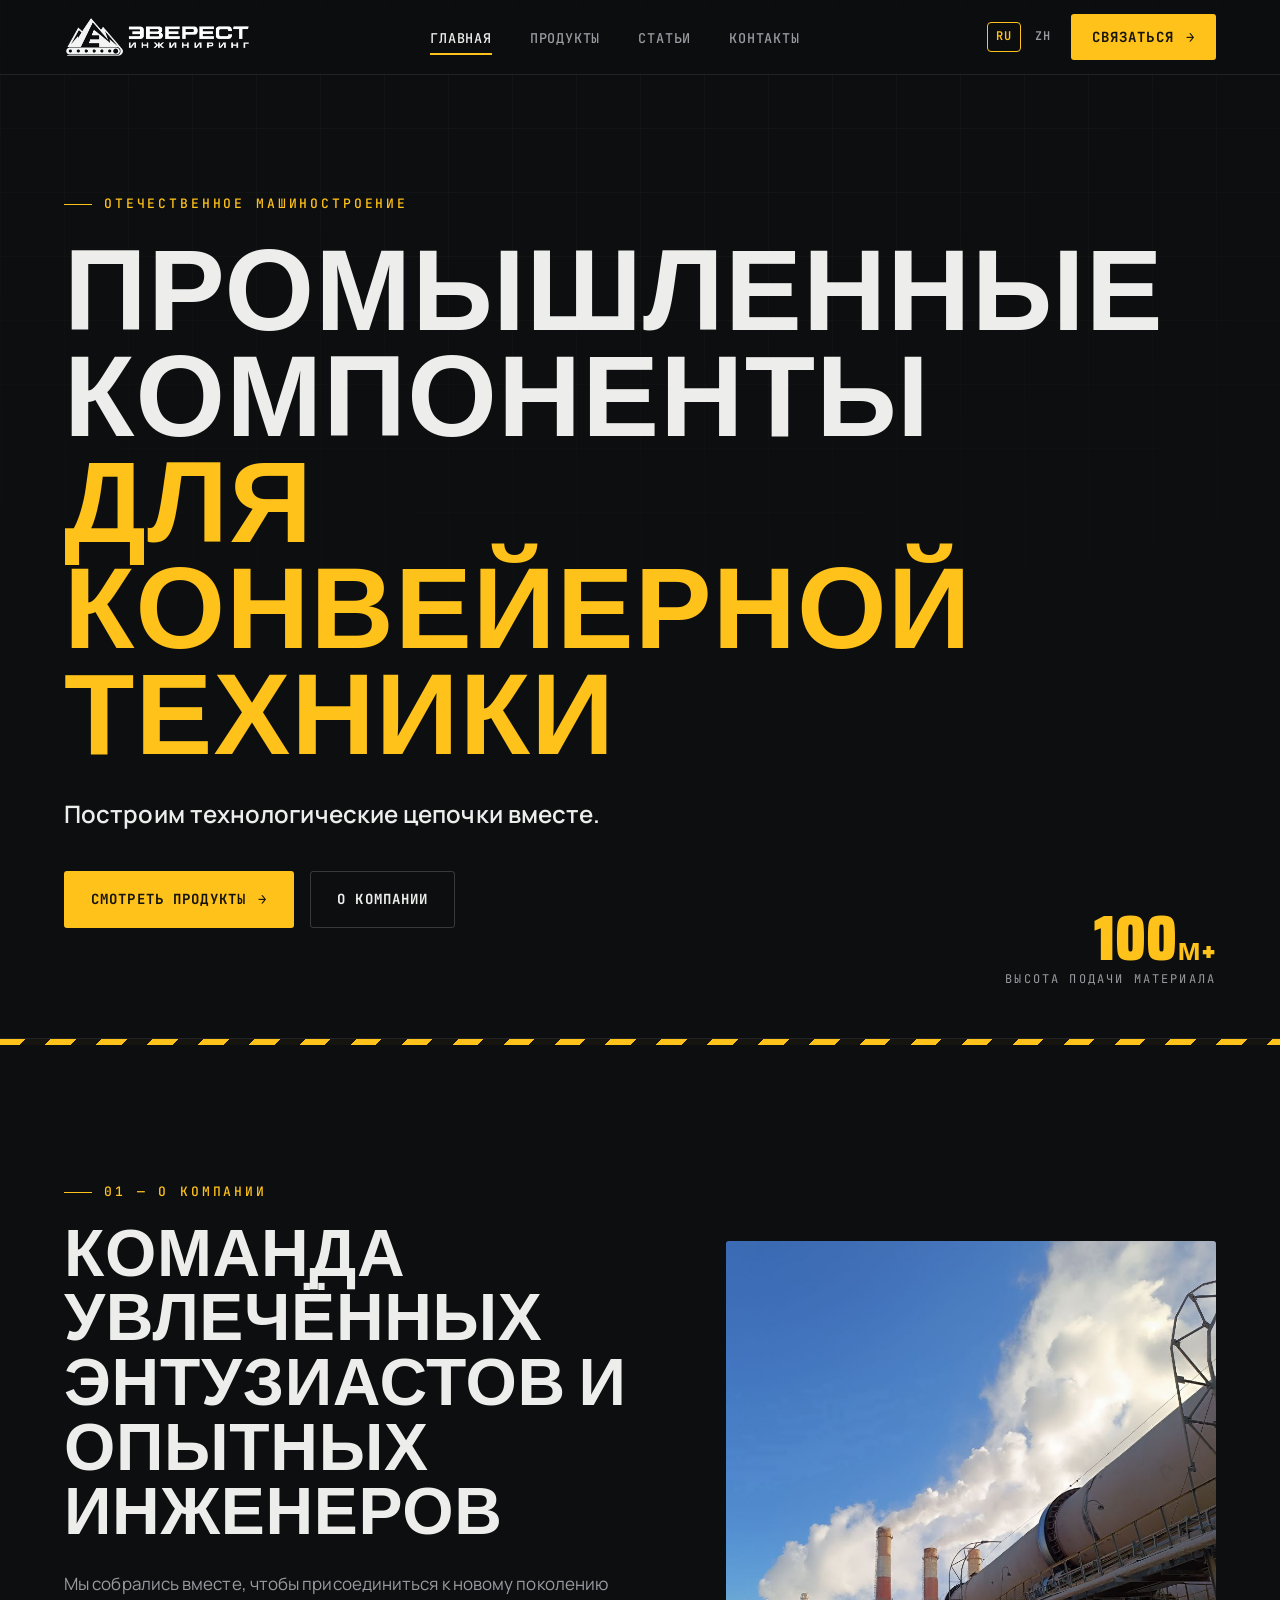
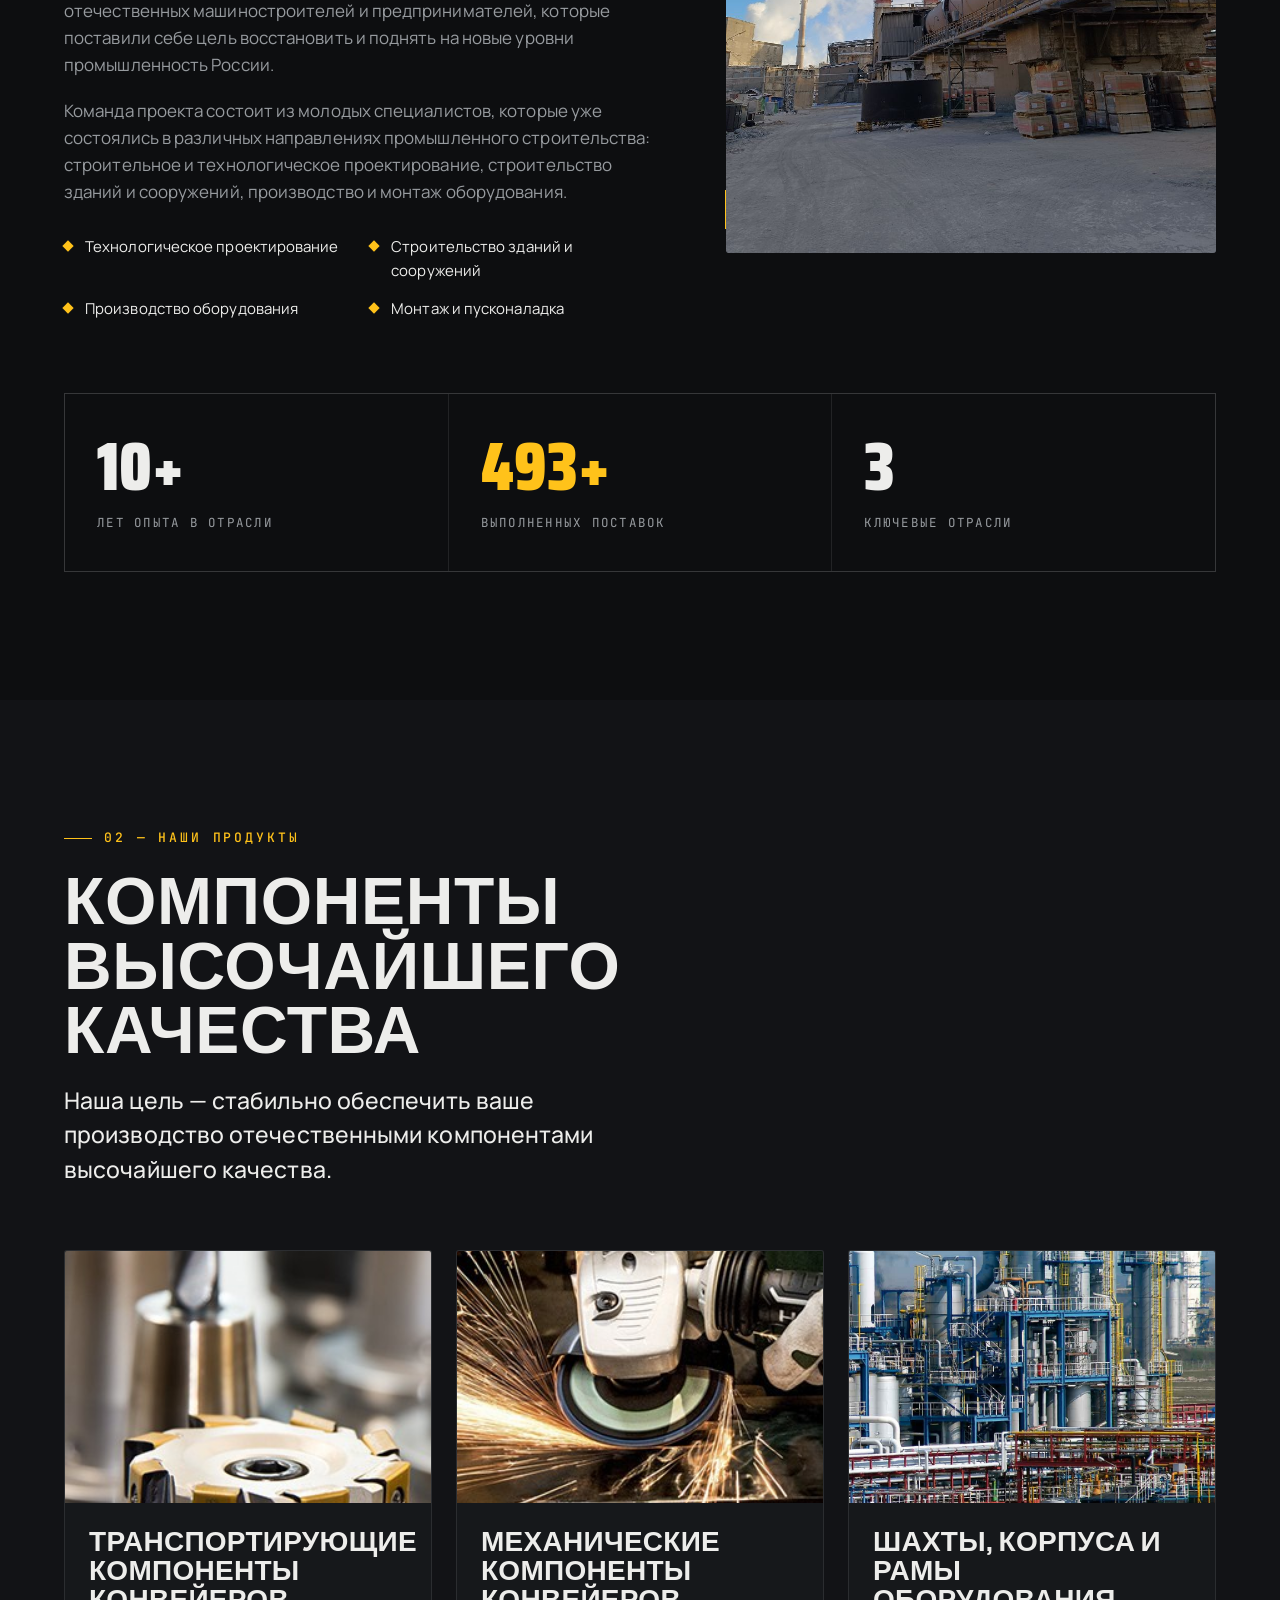
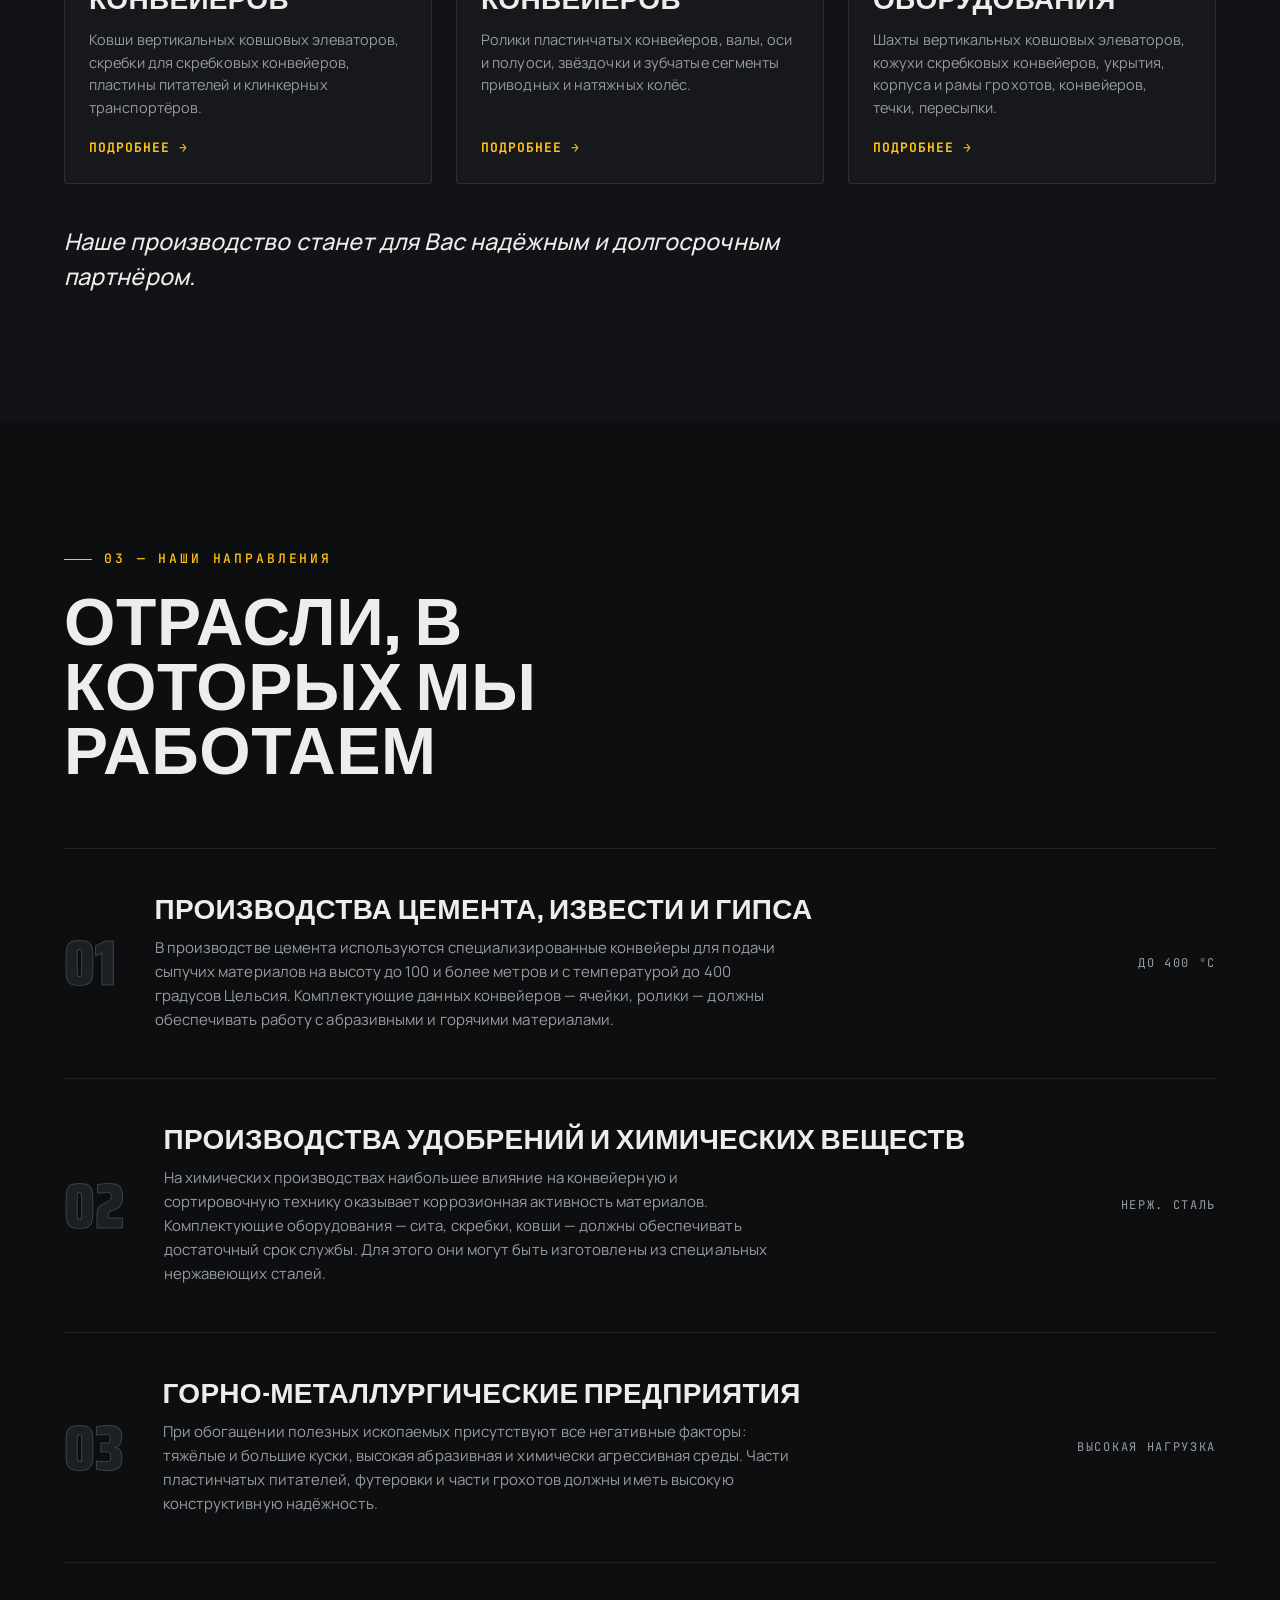
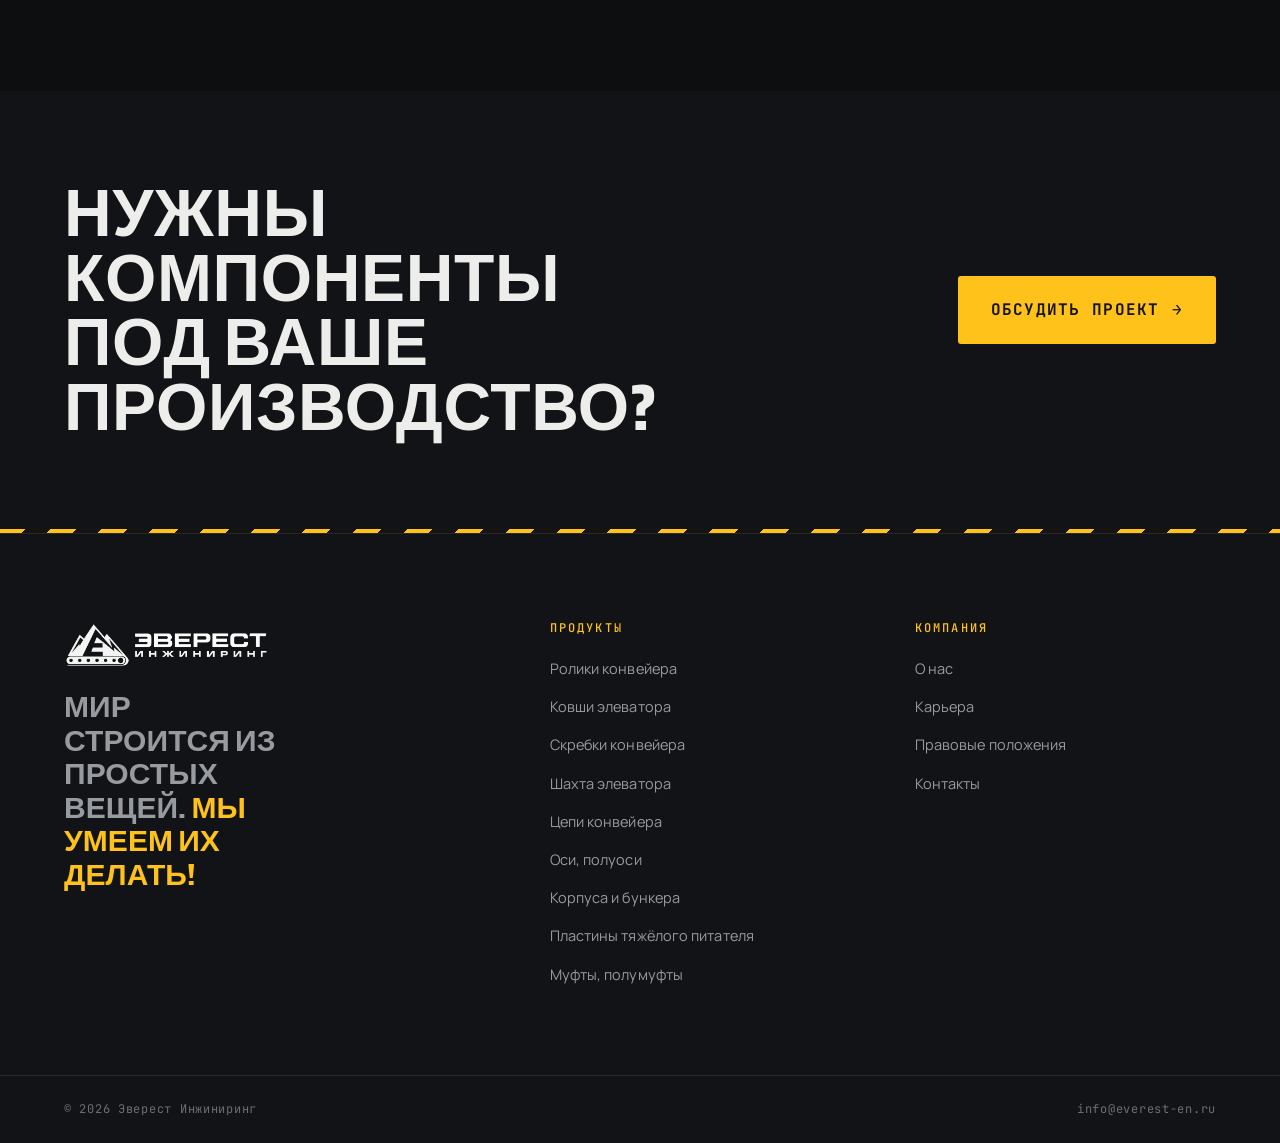
==== index.html @ 25bb45b1 "Initial commit: Эверест Инжиниринг static website - Russian and Chinese (zh) versions - Products, ar" ====
<!DOCTYPE html>
<html lang="ru">
<head>
<meta charset="UTF-8">
<meta name="viewport" content="width=device-width, initial-scale=1.0">
<title>Эверест Инжиниринг — промышленные компоненты для конвейерной техники</title>
<link rel="preconnect" href="https://fonts.googleapis.com">
<link rel="preconnect" href="https://fonts.gstatic.com" crossorigin>
<link rel="stylesheet" href="assets/styles.css">
</head>
<body>

<!-- ============ HEADER ============ -->
<header class="site-header">
  <div class="wrap nav">
    <a class="logo" href="index.html" aria-label="Эверест Инжиниринг">
      <img class="logo__img" src="assets/logo-lockup.png" alt="Эверест Инжиниринг — промышленные компоненты для конвейерной техники">
    </a>
    <nav aria-label="Основная навигация">
      <ul class="nav__links">
        <li><a href="index.html" class="active">Главная</a></li>
        <li><a href="products.html">Продукты</a></li>
        <li><a href="articles.html">Статьи</a></li>
        <li><a href="contacts.html">Контакты</a></li>
      </ul>
    </nav>
    <div class="nav__cta" style="display:flex;align-items:center;gap:12px"><div class="lang-switch"><span class="lang-active">RU</span><a href="zh/index.html">ZH</a></div><a class="btn btn--accent" href="contacts.html">Связаться <span class="arw">→</span></a></div>
    <button class="burger" aria-label="Открыть меню"><span></span><span></span><span></span></button>
  </div>
</header>
<div class="mobile-menu">
  <a href="index.html" class="active">Главная</a>
  <a href="products.html">Продукты</a>
  <a href="articles.html">Статьи</a>
  <a href="contacts.html">Контакты</a>
</div>

<!-- ============ HERO ============ -->
<section class="hero">
  <div class="hero__bg media">
    <div class="ph"><span class="ph__label">фото производства / конвейер</span></div>
    <img src="uploads/hero-bg.jpg" alt="Производство конвейерного оборудования" style="position:absolute;inset:0">
  </div>
  <div class="hero__inner wrap">
    <span class="eyebrow reveal">Отечественное машиностроение</span>
    <h1 class="h-display reveal" data-delay="1">Промышленные компоненты<br><span class="ln2">для конвейерной техники</span></h1>
    <p class="hero__slogan reveal" data-delay="2">Построим технологические цепочки вместе.</p>
    <div class="hero__cta reveal" data-delay="3">
      <a class="btn btn--accent" href="products.html">Смотреть продукты <span class="arw">→</span></a>
      <a class="btn btn--ghost" href="#about">О компании</a>
    </div>
  </div>
  <div class="hero__meta">
    <div class="num">100<span style="font-size:.5em">м+</span></div>
    <div class="lbl">высота подачи материала</div>
  </div>
</section>
<div class="hazard"></div>

<!-- ============ ABOUT ============ -->
<section class="section" id="about">
  <div class="wrap">
    <div class="about-grid">
      <div class="about-copy">
        <span class="eyebrow reveal">01 — О компании</span>
        <h2 class="h-sect reveal" data-delay="1" style="margin:18px 0 26px">Команда увлечённых энтузиастов и опытных инженеров</h2>
        <div class="reveal" data-delay="2">
          <p>Мы собрались вместе, чтобы присоединиться к новому поколению отечественных машиностроителей и предпринимателей, которые поставили себе цель восстановить и поднять на новые уровни промышленность России.</p>
          <p>Команда проекта состоит из молодых специалистов, которые уже состоялись в различных направлениях промышленного строительства: строительное и технологическое проектирование, строительство зданий и сооружений, производство и монтаж оборудования.</p>
        </div>
        <div class="comp-list reveal" data-delay="2">
          <div class="comp"><span class="dot"></span>Технологическое проектирование</div>
          <div class="comp"><span class="dot"></span>Строительство зданий и сооружений</div>
          <div class="comp"><span class="dot"></span>Производство оборудования</div>
          <div class="comp"><span class="dot"></span>Монтаж и пусконаладка</div>
        </div>
      </div>
      <div class="about-figure reveal" data-delay="1">
        <div class="media" style="aspect-ratio:4/5">
          <div class="ph"><span class="ph__label">фото с производства</span></div>
          <img src="uploads/photo-production-1.jpg" alt="Производство" style="position:absolute;inset:0;width:100%;height:100%;object-fit:cover">
        </div>
        <span class="tag">Производство в действии</span>
      </div>
    </div>

    <div class="stats reveal">
      <div class="stat"><div class="num"><span data-count="10" data-suffix="+">10+</span></div><div class="lbl">лет опыта в отрасли</div></div>
      <div class="stat"><div class="num"><span class="accent" data-count="500" data-suffix="+">500+</span></div><div class="lbl">выполненных поставок</div></div>
      <div class="stat"><div class="num"><span data-count="3" data-suffix="">3</span></div><div class="lbl">ключевые отрасли</div></div>
    </div>
  </div>
</section>

<!-- ============ PRODUCTS PREVIEW ============ -->
<section class="section section--alt">
  <div class="wrap">
    <div class="sect-head reveal">
      <span class="eyebrow">02 — Наши продукты</span>
      <h2 class="h-sect">Компоненты высочайшего качества</h2>
      <p class="lede">Наша цель — стабильно обеспечить ваше производство отечественными компонентами высочайшего качества.</p>
    </div>

    <div class="card-grid">
      <article class="pcard reveal">
        <div class="pcard__media media">
          <div class="ph"><span class="ph__label">ковши · скребки · пластины</span></div>
          <img src="uploads/product-1.jpg" alt="Транспортирующие компоненты">
          <span class="pcard__idx">01</span>
        </div>
        <div class="pcard__body">
          <h3 class="h-card">Транспортирующие компоненты конвейеров</h3>
          <p>Ковши вертикальных ковшовых элеваторов, скребки для скребковых конвейеров, пластины питателей и клинкерных транспортёров.</p>
          <a class="pcard__more" href="products.html">Подробнее <span class="arw">→</span></a>
        </div>
      </article>

      <article class="pcard reveal" data-delay="1">
        <div class="pcard__media media">
          <div class="ph"><span class="ph__label">ролики · валы · звёздочки</span></div>
          <img src="uploads/product-2.jpg" alt="Механические компоненты">
          <span class="pcard__idx">02</span>
        </div>
        <div class="pcard__body">
          <h3 class="h-card">Механические компоненты конвейеров</h3>
          <p>Ролики пластинчатых конвейеров, валы, оси и полуоси, звёздочки и зубчатые сегменты приводных и натяжных колёс.</p>
          <a class="pcard__more" href="products.html">Подробнее <span class="arw">→</span></a>
        </div>
      </article>

      <article class="pcard reveal" data-delay="2">
        <div class="pcard__media media">
          <div class="ph"><span class="ph__label">шахты · кожухи · рамы</span></div>
          <img src="uploads/photo-production-2.jpg" alt="Шахты, корпуса и рамы">
          <span class="pcard__idx">03</span>
        </div>
        <div class="pcard__body">
          <h3 class="h-card">Шахты, корпуса и рамы оборудования</h3>
          <p>Шахты вертикальных ковшовых элеваторов, кожухи скребковых конвейеров, укрытия, корпуса и рамы грохотов, конвейеров, течки, пересыпки.</p>
          <a class="pcard__more" href="products.html">Подробнее <span class="arw">→</span></a>
        </div>
      </article>
    </div>

    <p class="lede reveal" style="margin-top:40px;font-style:italic">Наше производство станет для Вас надёжным и долгосрочным партнёром.</p>
  </div>
</section>

<!-- ============ INDUSTRIES ============ -->
<section class="section">
  <div class="wrap">
    <div class="sect-head reveal">
      <span class="eyebrow">03 — Наши направления</span>
      <h2 class="h-sect">Отрасли, в которых мы работаем</h2>
    </div>

    <div class="reveal">
      <div class="ind-row">
        <div class="ind-row__no">01</div>
        <div class="ind-row__main">
          <h3 class="h-card">Производства цемента, извести и гипса</h3>
          <p>В производстве цемента используются специализированные конвейеры для подачи сыпучих материалов на высоту до 100 и более метров и с температурой до 400 градусов Цельсия. Комплектующие данных конвейеров — ячейки, ролики — должны обеспечивать работу с абразивными и горячими материалами.</p>
        </div>
        <div class="ind-row__tag">до 400 °C</div>
      </div>
      <div class="ind-row">
        <div class="ind-row__no">02</div>
        <div class="ind-row__main">
          <h3 class="h-card">Производства удобрений и химических веществ</h3>
          <p>На химических производствах наибольшее влияние на конвейерную и сортировочную технику оказывает коррозионная активность материалов. Комплектующие оборудования — сита, скребки, ковши — должны обеспечивать достаточный срок службы. Для этого они могут быть изготовлены из специальных нержавеющих сталей.</p>
        </div>
        <div class="ind-row__tag">нерж. сталь</div>
      </div>
      <div class="ind-row">
        <div class="ind-row__no">03</div>
        <div class="ind-row__main">
          <h3 class="h-card">Горно-металлургические предприятия</h3>
          <p>При обогащении полезных ископаемых присутствуют все негативные факторы: тяжёлые и большие куски, высокая абразивная и химически агрессивная среды. Части пластинчатых питателей, футеровки и части грохотов должны иметь высокую конструктивную надёжность.</p>
        </div>
        <div class="ind-row__tag">высокая нагрузка</div>
      </div>
    </div>
  </div>
</section>

<!-- ============ CTA STRIP ============ -->
<section class="section section--alt" style="padding-block:clamp(56px,7vw,96px)">
  <div class="wrap" style="display:flex;justify-content:space-between;align-items:center;gap:32px;flex-wrap:wrap">
    <h2 class="h-sect reveal" style="max-width:18ch">Нужны компоненты под ваше производство?</h2>
    <a class="btn btn--accent reveal" data-delay="1" href="contacts.html" style="font-size:16px;padding:20px 32px">Обсудить проект <span class="arw">→</span></a>
  </div>
</section>

<!-- ============ FOOTER ============ -->
<div class="hazard hazard--thin"></div>
<footer class="site-footer">
  <div class="wrap footer-grid">
    <div>
      <div class="footer-logo">
        <img src="assets/logo-lockup.png" alt="Эверест Инжиниринг" style="height:46px;width:auto">
      </div>
      <p class="footer-slogan">Мир строится из простых вещей. <span class="accent">Мы умеем их делать!</span></p>
    </div>
    <div class="fcol">
      <h4>Продукты</h4>
      <ul>
        <li><a href="products.html#roliki">Ролики конвейера</a></li>
        <li><a href="products.html#kovshi">Ковши элеватора</a></li>
        <li><a href="products.html#kovshi">Скребки конвейера</a></li>
        <li><a href="products.html#kovshi">Шахта элеватора</a></li>
        <li><a href="products.html#roliki">Цепи конвейера</a></li>
        <li><a href="products.html#roliki">Оси, полуоси</a></li>
        <li><a href="products.html#klinkernye">Корпуса и бункера</a></li>
        <li><a href="products.html#plastiny">Пластины тяжёлого питателя</a></li>
        <li><a href="products.html#roliki">Муфты, полумуфты</a></li>
      </ul>
    </div>
    <div class="fcol">
      <h4>Компания</h4>
      <ul>
        <li><a href="index.html#about">О нас</a></li>
        <li><a href="contacts.html">Карьера</a></li>
        <li><a href="contacts.html">Правовые положения</a></li>
        <li><a href="contacts.html">Контакты</a></li>
      </ul>
    </div>
  </div>
  <div class="wrap footer-bottom">
    <span>© 2026 Эверест Инжиниринг</span>
    <a href="contacts.html">info@everest-en.ru</a>
  </div>
</footer>

<script src="assets/site.js"></script>
</body>
</html>
---- assets/styles.css ----
/* ============================================================
   ЭВЕРЕСТ ИНЖИНИРИНГ — индустриальная дизайн-система
   Антрацит + safety-yellow (CAT). Archivo / Manrope / JetBrains Mono
   ============================================================ */

@import url('https://fonts.googleapis.com/css2?family=Saira+Condensed:wght@500;600;700;800;900&family=Manrope:wght@400;500;600;700&family=JetBrains+Mono:wght@400;500;700&display=swap');

:root{
  /* surfaces */
  --bg:#0d0e10;
  --bg-2:#121316;
  --panel:#16181b;
  --panel-2:#1c1f23;
  --line:rgba(255,255,255,.09);
  --line-strong:rgba(255,255,255,.18);

  /* ink */
  --text:#ededeb;
  --muted:#979b9f;
  --dim:#6b6f73;

  /* (engineering condensed grotesk for display) */

  /* accent — safety yellow */
  --accent:#ffc21a;
  --accent-2:#ff7a1a;
  --accent-ink:#15140f;

  /* type */
  --display:'Saira Condensed',sans-serif;
  --body:'Manrope',sans-serif;
  --mono:'JetBrains Mono',monospace;

  /* metrics */
  --maxw:1280px;
  --gutter:clamp(20px,5vw,72px);
  --radius:3px;
}

*{box-sizing:border-box;margin:0;padding:0}
html{scroll-behavior:smooth;-webkit-text-size-adjust:100%}
body{
  background:var(--bg);
  color:var(--text);
  font-family:var(--body);
  font-size:17px;
  line-height:1.6;
  font-weight:400;
  letter-spacing:.005em;
  -webkit-font-smoothing:antialiased;
  text-rendering:optimizeLegibility;
  overflow-x:hidden;
}
img{display:block;max-width:100%}
a{color:inherit;text-decoration:none}
button{font-family:inherit;cursor:pointer;border:none;background:none;color:inherit}
::selection{background:var(--accent);color:var(--accent-ink)}

/* blueprint grid overlay on body */
body::before{
  content:"";position:fixed;inset:0;z-index:0;pointer-events:none;
  background-image:
    linear-gradient(rgba(255,255,255,.022) 1px,transparent 1px),
    linear-gradient(90deg,rgba(255,255,255,.022) 1px,transparent 1px);
  background-size:64px 64px;
  mask-image:radial-gradient(ellipse 120% 90% at 50% 0%,#000 30%,transparent 90%);
}

/* ---------- layout helpers ---------- */
.wrap{max-width:var(--maxw);margin:0 auto;padding-inline:var(--gutter);position:relative;z-index:1}
.section{padding-block:clamp(72px,10vw,140px);position:relative;z-index:1}
.section--alt{background:var(--bg-2)}
.divider{height:1px;background:var(--line);max-width:var(--maxw);margin:0 auto}

/* hazard stripe device */
.hazard{
  height:6px;width:100%;
  background:repeating-linear-gradient(135deg,var(--accent) 0 18px,#15140f 18px 36px);
}
.hazard--thin{height:4px}

/* ---------- type ---------- */
.eyebrow{
  font-family:var(--mono);font-size:13px;font-weight:500;
  letter-spacing:.22em;text-transform:uppercase;color:var(--accent);
  display:inline-flex;align-items:center;gap:12px;
}
.eyebrow::before{content:"";width:28px;height:1px;background:var(--accent)}
.eyebrow.no-rule::before{display:none}

h1,h2,h3,h4{font-family:var(--display);font-weight:800;line-height:1.0;letter-spacing:.005em}
.h-display{
  font-weight:900;text-transform:uppercase;line-height:.92;letter-spacing:.01em;
  font-size:clamp(46px,9vw,120px);
}
.h-sect{
  font-weight:800;text-transform:uppercase;line-height:.98;letter-spacing:.01em;
  font-size:clamp(34px,5.5vw,66px);
}
.h-card{font-size:clamp(22px,2.5vw,28px);font-weight:700;line-height:1.04;text-transform:uppercase;letter-spacing:.01em}
.lede{font-size:clamp(18px,2.1vw,23px);line-height:1.5;color:var(--text);font-weight:500;max-width:60ch}
.muted{color:var(--muted)}
p{color:var(--muted);text-wrap:pretty}
.accent{color:var(--accent)}

/* ---------- buttons ---------- */
.btn{
  display:inline-flex;align-items:center;gap:12px;
  font-family:var(--mono);font-weight:700;font-size:14px;letter-spacing:.08em;text-transform:uppercase;
  padding:16px 26px;border-radius:var(--radius);transition:.2s ease;border:1px solid transparent;
}
.btn .arw{transition:transform .25s ease}
.btn:hover .arw{transform:translateX(5px)}
.btn--accent{background:var(--accent);color:var(--accent-ink)}
.btn--accent:hover{background:#ffd24f;box-shadow:0 0 0 4px rgba(255,194,26,.16)}
.btn--ghost{border-color:var(--line-strong);color:var(--text)}
.btn--ghost:hover{border-color:var(--accent);color:var(--accent)}

/* ---------- header ---------- */
.site-header{
  position:sticky;top:0;z-index:60;
  background:rgba(13,14,16,.72);backdrop-filter:blur(14px) saturate(140%);
  border-bottom:1px solid var(--line);transition:background .3s,border-color .3s;
}
.site-header.scrolled{background:rgba(11,12,13,.92);border-bottom-color:var(--line-strong)}
.nav{display:flex;align-items:center;justify-content:space-between;height:74px;gap:24px}
.logo{display:flex;align-items:center;gap:13px;flex-shrink:0}
.logo__img{height:42px;width:auto;display:block}
@media(max-width:760px){.logo__img{height:34px}}
.footer-logo img{height:46px;width:auto;display:block}
.logo__mark{width:30px;height:26px;flex-shrink:0}
.logo__mark path{fill:var(--accent)}
.logo__mark .snow{fill:var(--text)}
.logo__txt{display:flex;flex-direction:column;line-height:1}
.logo__name{font-family:var(--display);font-weight:900;font-size:20px;letter-spacing:.05em;text-transform:uppercase}
.logo__sub{font-family:var(--mono);font-size:9.5px;letter-spacing:.34em;color:var(--dim);text-transform:uppercase;margin-top:3px}

.nav__links{display:flex;align-items:center;gap:6px;list-style:none}
.nav__links a{
  font-family:var(--mono);font-size:13.5px;font-weight:500;letter-spacing:.06em;text-transform:uppercase;
  padding:10px 16px;border-radius:var(--radius);color:var(--muted);transition:.18s;position:relative;
}
.nav__links a:hover{color:var(--text)}
.nav__links a.active{color:var(--text)}
.nav__links a.active::after{
  content:"";position:absolute;left:16px;right:16px;bottom:2px;height:2px;background:var(--accent);
}
.nav__cta{margin-left:8px}
.nav__cta .btn{padding:11px 20px}
.burger{display:none;width:44px;height:44px;flex-direction:column;justify-content:center;gap:5px;align-items:center}
.burger span{width:22px;height:2px;background:var(--text);transition:.25s}
.burger.open span:nth-child(1){transform:translateY(7px) rotate(45deg)}
.burger.open span:nth-child(2){opacity:0}
.burger.open span:nth-child(3){transform:translateY(-7px) rotate(-45deg)}

.mobile-menu{
  position:fixed;inset:74px 0 0 0;z-index:55;background:var(--bg);
  transform:translateX(100%);transition:transform .35s cubic-bezier(.6,0,.2,1);
  display:flex;flex-direction:column;padding:32px var(--gutter);gap:4px;
}
.mobile-menu.open{transform:translateX(0)}
.mobile-menu a{
  font-family:var(--display);font-weight:800;text-transform:uppercase;font-size:32px;
  padding:14px 0;border-bottom:1px solid var(--line);color:var(--muted);
}
.mobile-menu a.active,.mobile-menu a:hover{color:var(--accent)}

/* ---------- hero ---------- */
.hero{position:relative;min-height:92vh;display:flex;align-items:flex-end;overflow:hidden;border-bottom:1px solid var(--line)}
.hero__bg{position:absolute;inset:0;z-index:0}
.hero__bg img{width:100%;height:100%;object-fit:cover;opacity:.42;filter:grayscale(.3) contrast(1.05)}
.hero__bg::after{
  content:"";position:absolute;inset:0;
  background:linear-gradient(180deg,rgba(13,14,16,.55) 0%,rgba(13,14,16,.7) 55%,var(--bg) 100%),
             linear-gradient(90deg,rgba(13,14,16,.85),transparent 70%);
}
.hero__inner{position:relative;z-index:2;width:100%;padding-block:clamp(48px,9vw,110px)}
.hero h1{margin:22px 0 28px;max-width:18ch}
.hero h1 .ln2{color:var(--accent);display:block}
.hero__slogan{font-size:clamp(18px,2.4vw,24px);font-weight:600;color:var(--text);max-width:42ch;margin-bottom:38px}
.hero__cta{display:flex;gap:16px;flex-wrap:wrap;align-items:center}
.hero__meta{
  position:absolute;right:var(--gutter);bottom:48px;z-index:2;text-align:right;display:none;
}
@media(min-width:1024px){.hero__meta{display:block}}
.hero__meta .num{font-family:var(--display);font-weight:900;font-size:64px;color:var(--accent);line-height:1}
.hero__meta .lbl{font-family:var(--mono);font-size:12px;letter-spacing:.18em;text-transform:uppercase;color:var(--muted)}

/* ---------- section header block ---------- */
.sect-head{display:flex;flex-direction:column;gap:20px;max-width:62ch;margin-bottom:clamp(40px,5vw,64px)}
.sect-head.center{align-items:center;text-align:center;margin-inline:auto}

/* ---------- about + stats ---------- */
.about-grid{display:grid;grid-template-columns:1.1fr .9fr;gap:clamp(32px,5vw,72px);align-items:center}
.about-copy p+p{margin-top:18px}
.about-figure{position:relative}
.about-figure .ph,.about-figure img{aspect-ratio:4/5;border-radius:var(--radius)}
.about-figure .tag{
  position:absolute;left:-1px;bottom:24px;background:var(--accent);color:var(--accent-ink);
  font-family:var(--mono);font-weight:700;font-size:12px;letter-spacing:.12em;text-transform:uppercase;
  padding:10px 16px;
}
.stats{display:grid;grid-template-columns:repeat(3,1fr);gap:1px;background:var(--line);border:1px solid var(--line);margin-top:clamp(48px,6vw,72px)}
.stat{background:var(--bg);padding:clamp(26px,3vw,40px) clamp(20px,2.5vw,32px)}
.stat .num{font-family:var(--display);font-weight:900;font-size:clamp(40px,6vw,68px);line-height:1;color:var(--text)}
.stat .num .accent{color:var(--accent)}
.stat .lbl{font-family:var(--mono);font-size:12.5px;letter-spacing:.1em;text-transform:uppercase;color:var(--muted);margin-top:12px}

.comp-list{display:grid;grid-template-columns:repeat(2,1fr);gap:14px;margin-top:30px}
.comp{display:flex;gap:13px;align-items:flex-start;font-size:15px;color:var(--text)}
.comp .dot{width:8px;height:8px;background:var(--accent);margin-top:7px;flex-shrink:0;transform:rotate(45deg)}

/* ---------- product cards ---------- */
.card-grid{display:grid;grid-template-columns:repeat(3,1fr);gap:clamp(16px,2vw,24px)}
.pcard{
  background:var(--panel);border:1px solid var(--line);border-radius:var(--radius);overflow:hidden;
  display:flex;flex-direction:column;transition:.25s ease;position:relative;
}
.pcard:hover{border-color:var(--line-strong);transform:translateY(-4px)}
.pcard__media{position:relative;aspect-ratio:16/11;overflow:hidden}
.pcard__media img,.pcard__media .ph{width:100%;height:100%;object-fit:cover;transition:transform .5s ease}
.pcard:hover .pcard__media img{transform:scale(1.05)}
.pcard__idx{
  position:absolute;top:14px;left:14px;font-family:var(--mono);font-size:12px;font-weight:700;
  background:var(--bg);color:var(--accent);padding:5px 10px;border:1px solid var(--line);letter-spacing:.08em;
}
.pcard__body{padding:24px;display:flex;flex-direction:column;gap:13px;flex:1}
.pcard__body h3{margin-bottom:2px}
.pcard__body p{font-size:14.5px;line-height:1.55}
.pcard__more{
  margin-top:auto;font-family:var(--mono);font-size:13px;font-weight:700;letter-spacing:.08em;
  text-transform:uppercase;color:var(--accent);display:inline-flex;gap:9px;align-items:center;padding-top:6px;
}

/* ---------- industries ---------- */
.ind-row{
  display:grid;grid-template-columns:auto 1fr auto;gap:clamp(20px,3vw,48px);align-items:center;
  padding:clamp(28px,4vw,46px) 0;border-top:1px solid var(--line);
}
.ind-row:last-child{border-bottom:1px solid var(--line)}
.ind-row__no{font-family:var(--display);font-weight:900;font-size:clamp(36px,5vw,72px);color:var(--panel-2);-webkit-text-stroke:1px var(--line-strong);line-height:1}
.ind-row:hover .ind-row__no{color:var(--accent);-webkit-text-stroke:1px var(--accent)}
.ind-row__main h3{margin-bottom:12px}
.ind-row__main p{max-width:70ch;font-size:15px}
.ind-row__tag{font-family:var(--mono);font-size:12px;letter-spacing:.14em;text-transform:uppercase;color:var(--muted);white-space:nowrap}

/* ---------- placeholder image blocks ---------- */
.ph{
  position:relative;background:
    repeating-linear-gradient(45deg,rgba(255,255,255,.025) 0 12px,transparent 12px 24px),
    linear-gradient(135deg,var(--panel-2),var(--panel));
  border:1px solid var(--line);overflow:hidden;display:flex;align-items:center;justify-content:center;
}
.ph__label{
  font-family:var(--mono);font-size:11.5px;letter-spacing:.12em;text-transform:uppercase;color:var(--dim);
  text-align:center;padding:12px;
}
/* an <img> that fails -> reveal sibling .ph (we stack) */
.media{position:relative}
.media .ph{position:absolute;inset:0}
.media img{position:relative;z-index:1}
.media img.failed{display:none}

/* ---------- footer ---------- */
.site-footer{background:var(--bg-2);border-top:1px solid var(--line);position:relative;z-index:1}
.footer-grid{display:grid;grid-template-columns:1.4fr 1fr 1fr;gap:clamp(32px,5vw,64px);padding-block:clamp(56px,7vw,88px)}
.footer-slogan{font-family:var(--display);font-weight:800;text-transform:uppercase;font-size:clamp(22px,2.6vw,30px);line-height:1.12;max-width:16ch}
.footer-slogan .accent{color:var(--accent)}
.fcol h4{font-family:var(--mono);font-size:12px;letter-spacing:.18em;text-transform:uppercase;color:var(--accent);margin-bottom:20px;font-weight:500}
.fcol ul{list-style:none;display:flex;flex-direction:column;gap:11px}
.fcol a{font-size:14.5px;color:var(--muted);transition:.18s}
.fcol a:hover{color:var(--text);padding-left:4px}
.footer-bottom{border-top:1px solid var(--line);padding-block:24px;display:flex;justify-content:space-between;align-items:center;gap:16px;flex-wrap:wrap}
.footer-bottom span,.footer-bottom a{font-family:var(--mono);font-size:12px;letter-spacing:.06em;color:var(--dim)}
.footer-logo{display:flex;align-items:center;gap:10px;margin-bottom:22px}
.footer-logo .logo__mark{width:26px;height:22px}

/* ---------- page hero (inner pages) ---------- */
.page-hero{padding-block:clamp(56px,8vw,110px) clamp(40px,5vw,64px);border-bottom:1px solid var(--line);position:relative;overflow:hidden}
.page-hero__bg{position:absolute;inset:0;z-index:0;opacity:.18}
.page-hero__bg img{width:100%;height:100%;object-fit:cover;filter:grayscale(.4)}
.page-hero .wrap{position:relative;z-index:1}
.page-hero h1{margin:20px 0 22px}
.crumb{font-family:var(--mono);font-size:12.5px;letter-spacing:.12em;text-transform:uppercase;color:var(--dim)}
.crumb a:hover{color:var(--accent)}

/* ---------- products page ---------- */
.prod-layout{display:grid;grid-template-columns:1fr;gap:clamp(40px,5vw,72px)}
.intro-cols{display:grid;grid-template-columns:1fr 1fr;gap:clamp(28px,4vw,56px)}
.intro-cols p{font-size:15.5px}
.intro-cols p+p{margin-top:16px}
.bigquote{
  font-family:var(--display);font-weight:800;text-transform:uppercase;
  font-size:clamp(26px,4.5vw,54px);line-height:1.04;letter-spacing:-.015em;
  padding:clamp(40px,6vw,80px) 0;border-block:1px solid var(--line);text-align:center;max-width:22ch;margin-inline:auto;
}
.bigquote .accent{color:var(--accent)}

.prod-detail{display:grid;grid-template-columns:1fr 1fr;gap:clamp(24px,3vw,48px);align-items:stretch}
.prod-detail--rev{direction:rtl}
.prod-detail--rev>*{direction:ltr}
.prod-media{position:relative;min-height:340px}
.prod-media .ph,.prod-media img{height:100%;width:100%;object-fit:cover;border-radius:var(--radius);aspect-ratio:auto}
.prod-info{padding:clamp(8px,2vw,28px) 0;display:flex;flex-direction:column;justify-content:center}
.prod-info h3{font-size:clamp(24px,3vw,36px);margin:14px 0 18px}
.prod-info p{font-size:15.5px}
.spec-list{list-style:none;margin-top:22px;display:flex;flex-direction:column;gap:0;border-top:1px solid var(--line)}
.spec-list li{display:flex;justify-content:space-between;gap:20px;padding:13px 0;border-bottom:1px solid var(--line);font-size:14.5px}
.spec-list li .k{color:var(--muted);font-family:var(--mono);font-size:13px;letter-spacing:.04em}
.spec-list li .v{color:var(--text);font-weight:600;text-align:right}

.tag-cloud{display:flex;flex-wrap:wrap;gap:12px;margin-top:28px}
.tag-cloud a{
  font-family:var(--mono);font-size:13.5px;letter-spacing:.04em;color:var(--text);
  border:1px solid var(--line-strong);padding:11px 18px;border-radius:var(--radius);transition:.18s;
}
.tag-cloud a:hover{border-color:var(--accent);color:var(--accent);background:rgba(255,194,26,.06)}

/* ---------- articles page ---------- */
.filter-bar{display:flex;gap:10px;flex-wrap:wrap;margin-bottom:clamp(32px,4vw,48px)}
.filter-bar button{
  font-family:var(--mono);font-size:13px;letter-spacing:.06em;text-transform:uppercase;color:var(--muted);
  border:1px solid var(--line);padding:10px 18px;border-radius:var(--radius);transition:.18s;
}
.filter-bar button:hover{color:var(--text);border-color:var(--line-strong)}
.filter-bar button.active{background:var(--accent);color:var(--accent-ink);border-color:var(--accent)}
.art-grid{display:grid;grid-template-columns:repeat(3,1fr);gap:clamp(18px,2.2vw,28px)}
.acard{
  background:var(--panel);border:1px solid var(--line);border-radius:var(--radius);overflow:hidden;
  display:flex;flex-direction:column;transition:.3s ease;
}
.acard:hover{border-color:var(--line-strong);transform:translateY(-4px)}
.acard__media{aspect-ratio:3/2;position:relative;overflow:hidden}
.acard__media img,.acard__media .ph{width:100%;height:100%;object-fit:cover;transition:transform .5s}
.acard:hover .acard__media img{transform:scale(1.06)}
.acard__cat{position:absolute;top:14px;left:14px;background:var(--accent);color:var(--accent-ink);font-family:var(--mono);font-size:11px;font-weight:700;letter-spacing:.1em;text-transform:uppercase;padding:6px 12px}
.acard__body{padding:24px;display:flex;flex-direction:column;gap:11px;flex:1}
.acard__body h3{font-size:20px;text-transform:none;letter-spacing:-.005em;line-height:1.2}
.acard__body p{font-size:14.5px;line-height:1.55}
.acard__more{margin-top:auto;font-family:var(--mono);font-size:12.5px;font-weight:700;letter-spacing:.08em;text-transform:uppercase;color:var(--accent);display:inline-flex;gap:8px;align-items:center;padding-top:8px}
.hidden{display:none!important}

/* ---------- contact page ---------- */
.contact-grid{display:grid;grid-template-columns:1fr 1fr;gap:clamp(32px,4vw,64px);align-items:start}
.info-block{display:flex;flex-direction:column;gap:0;border-top:1px solid var(--line);margin-top:8px}
.info-row{display:grid;grid-template-columns:140px 1fr;gap:20px;padding:20px 0;border-bottom:1px solid var(--line);align-items:start}
.info-row .k{font-family:var(--mono);font-size:12.5px;letter-spacing:.1em;text-transform:uppercase;color:var(--accent)}
.info-row .v{font-size:15.5px;color:var(--text)}
.info-row .v a:hover{color:var(--accent)}
.info-row .v .sub{display:block;color:var(--muted);font-size:13.5px;margin-top:5px}

.socials{display:flex;gap:12px;margin-top:28px}
.socials a{
  width:50px;height:50px;border:1px solid var(--line-strong);border-radius:var(--radius);
  display:flex;align-items:center;justify-content:center;transition:.2s;color:var(--text);
}
.socials a:hover{border-color:var(--accent);color:var(--accent);background:rgba(255,194,26,.06)}
.socials svg{width:21px;height:21px}

.map-block{position:relative;border:1px solid var(--line);border-radius:var(--radius);overflow:hidden;min-height:300px;background:var(--panel)}
.map-block .grid-bg{position:absolute;inset:0;background-image:linear-gradient(var(--line) 1px,transparent 1px),linear-gradient(90deg,var(--line) 1px,transparent 1px);background-size:40px 40px;opacity:.5}
.map-block__pin{position:absolute;top:46%;left:50%;transform:translate(-50%,-50%);text-align:center}
.map-block__pin .pin{width:18px;height:18px;background:var(--accent);border-radius:50%;margin:0 auto 12px;box-shadow:0 0 0 6px rgba(255,194,26,.2),0 0 0 14px rgba(255,194,26,.08)}
.map-block__pin .coord{font-family:var(--mono);font-size:13px;color:var(--text);letter-spacing:.04em}
.map-block__cta{position:absolute;left:0;right:0;bottom:0;padding:18px 22px;background:linear-gradient(transparent,rgba(13,14,16,.92));display:flex;justify-content:space-between;align-items:center;gap:14px;flex-wrap:wrap}

/* form */
.form{display:flex;flex-direction:column;gap:18px}
.field{display:flex;flex-direction:column;gap:8px}
.field label{font-family:var(--mono);font-size:12px;letter-spacing:.1em;text-transform:uppercase;color:var(--muted)}
.field input,.field textarea{
  background:var(--bg);border:1px solid var(--line-strong);border-radius:var(--radius);
  padding:14px 16px;color:var(--text);font-family:var(--body);font-size:15.5px;transition:.18s;resize:vertical;
}
.field input:focus,.field textarea:focus{outline:none;border-color:var(--accent);box-shadow:0 0 0 3px rgba(255,194,26,.12)}
.field textarea{min-height:130px}
.form__note{font-size:13px;color:var(--dim)}
.form-success{display:none;align-items:center;gap:12px;color:var(--accent);font-family:var(--mono);font-size:14px;padding:14px 16px;border:1px solid var(--accent);border-radius:var(--radius);background:rgba(255,194,26,.06)}
.form-success.show{display:flex}

/* ---------- scroll reveal ---------- */
.reveal{opacity:0;transform:translateY(28px);transition:opacity .7s cubic-bezier(.2,.6,.2,1),transform .7s cubic-bezier(.2,.6,.2,1)}
.reveal.is-visible{opacity:1;transform:none}
.reveal[data-delay="1"]{transition-delay:.08s}
.reveal[data-delay="2"]{transition-delay:.16s}
.reveal[data-delay="3"]{transition-delay:.24s}
@media(prefers-reduced-motion:reduce){.reveal{opacity:1;transform:none;transition:none}html{scroll-behavior:auto}}

/* ---------- responsive ---------- */
@media(max-width:980px){
  .about-grid,.intro-cols,.prod-detail,.contact-grid,.footer-grid{grid-template-columns:1fr}
  .prod-detail--rev{direction:ltr}
  .card-grid,.art-grid{grid-template-columns:repeat(2,1fr)}
  .footer-grid{gap:40px}
}
@media(max-width:760px){
  .nav__links,.nav__cta{display:none}
  .burger{display:flex}
  .stats{grid-template-columns:1fr}
  .card-grid,.art-grid{grid-template-columns:1fr}
  .comp-list{grid-template-columns:1fr}
  .ind-row{grid-template-columns:auto 1fr;gap:18px}
  .ind-row__tag{display:none}
  .info-row{grid-template-columns:1fr}
  .info-row .k{margin-bottom:-8px}
  .hero{min-height:84vh}
}

/* ---------- language switcher ---------- */
.lang-switch{display:flex;align-items:center;gap:6px;font-family:var(--mono);font-size:12px;letter-spacing:.08em;font-weight:600}
.lang-switch a{color:var(--muted);text-decoration:none;padding:4px 8px;border:1px solid var(--border);border-radius:4px;transition:color .2s,border-color .2s}
.lang-switch a:hover{color:var(--fg);border-color:var(--fg)}
.lang-active{color:var(--accent);padding:4px 8px;border:1px solid var(--accent);border-radius:4px}
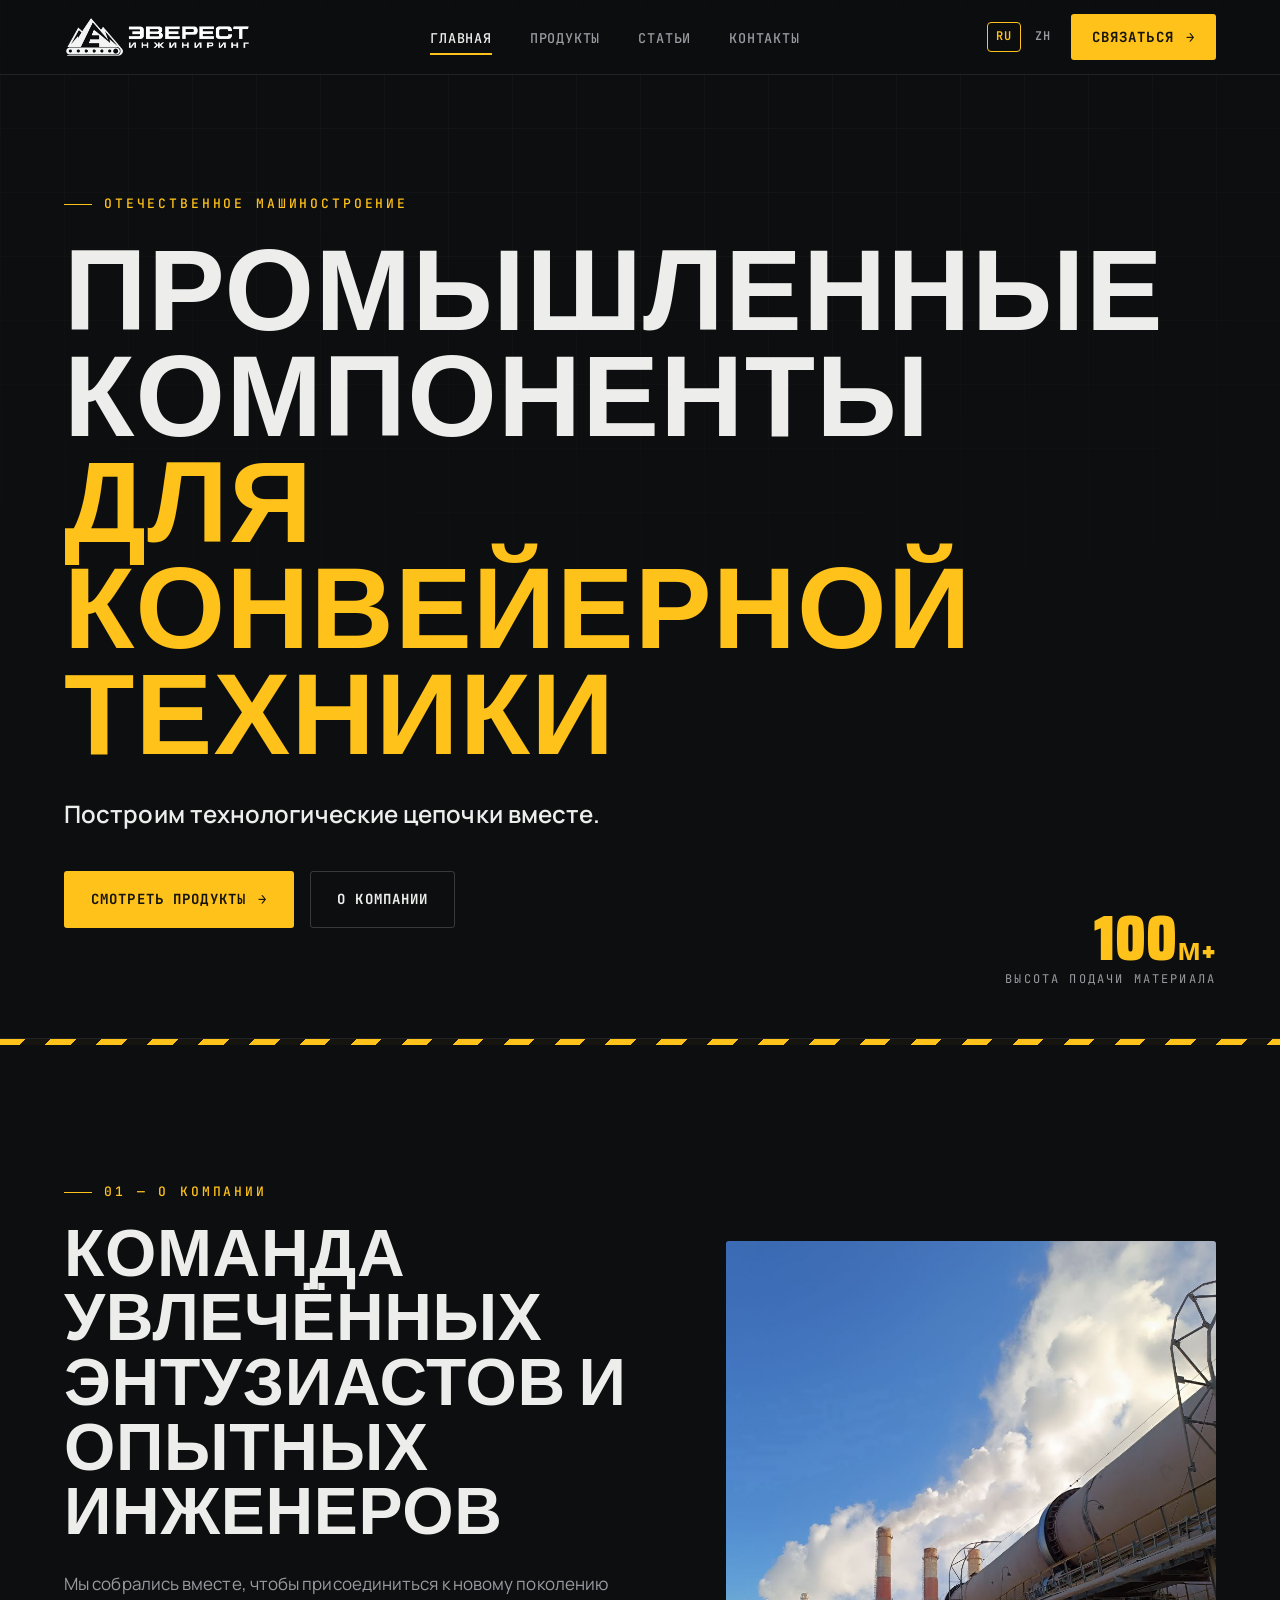
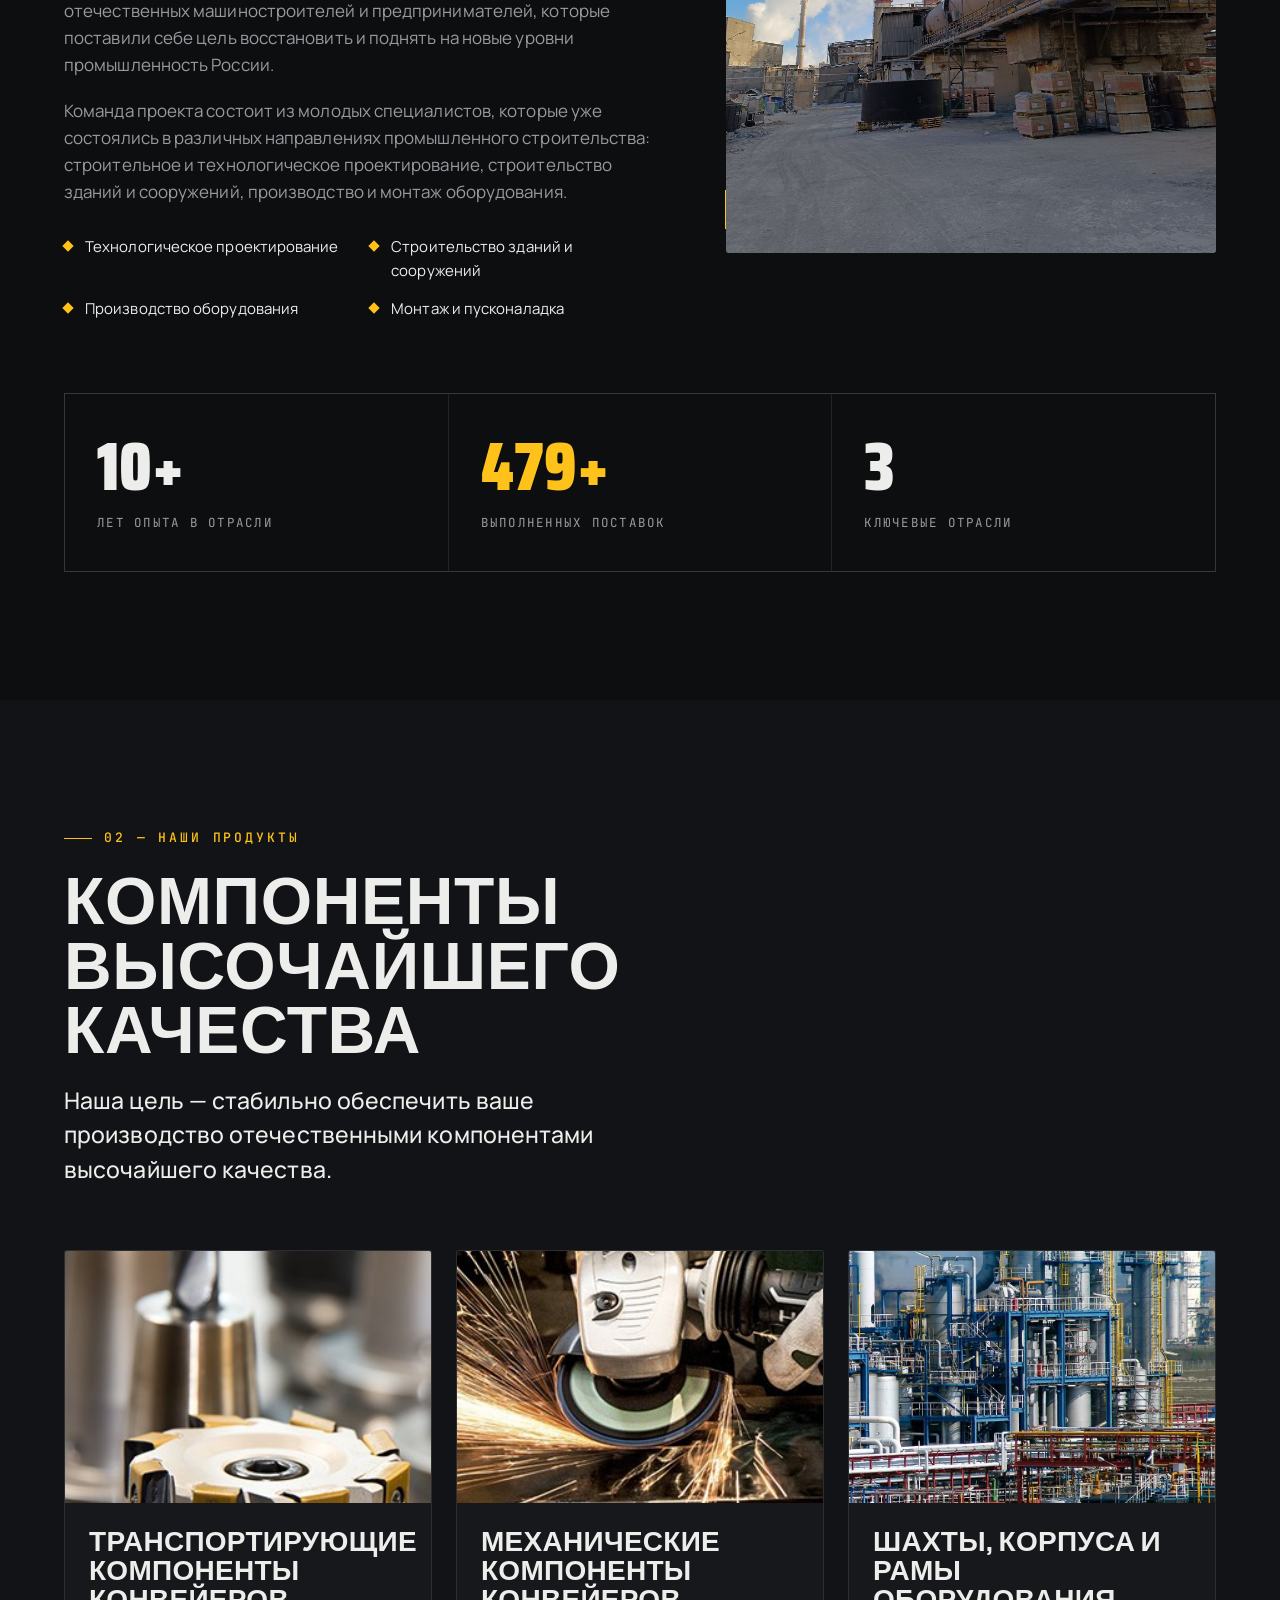
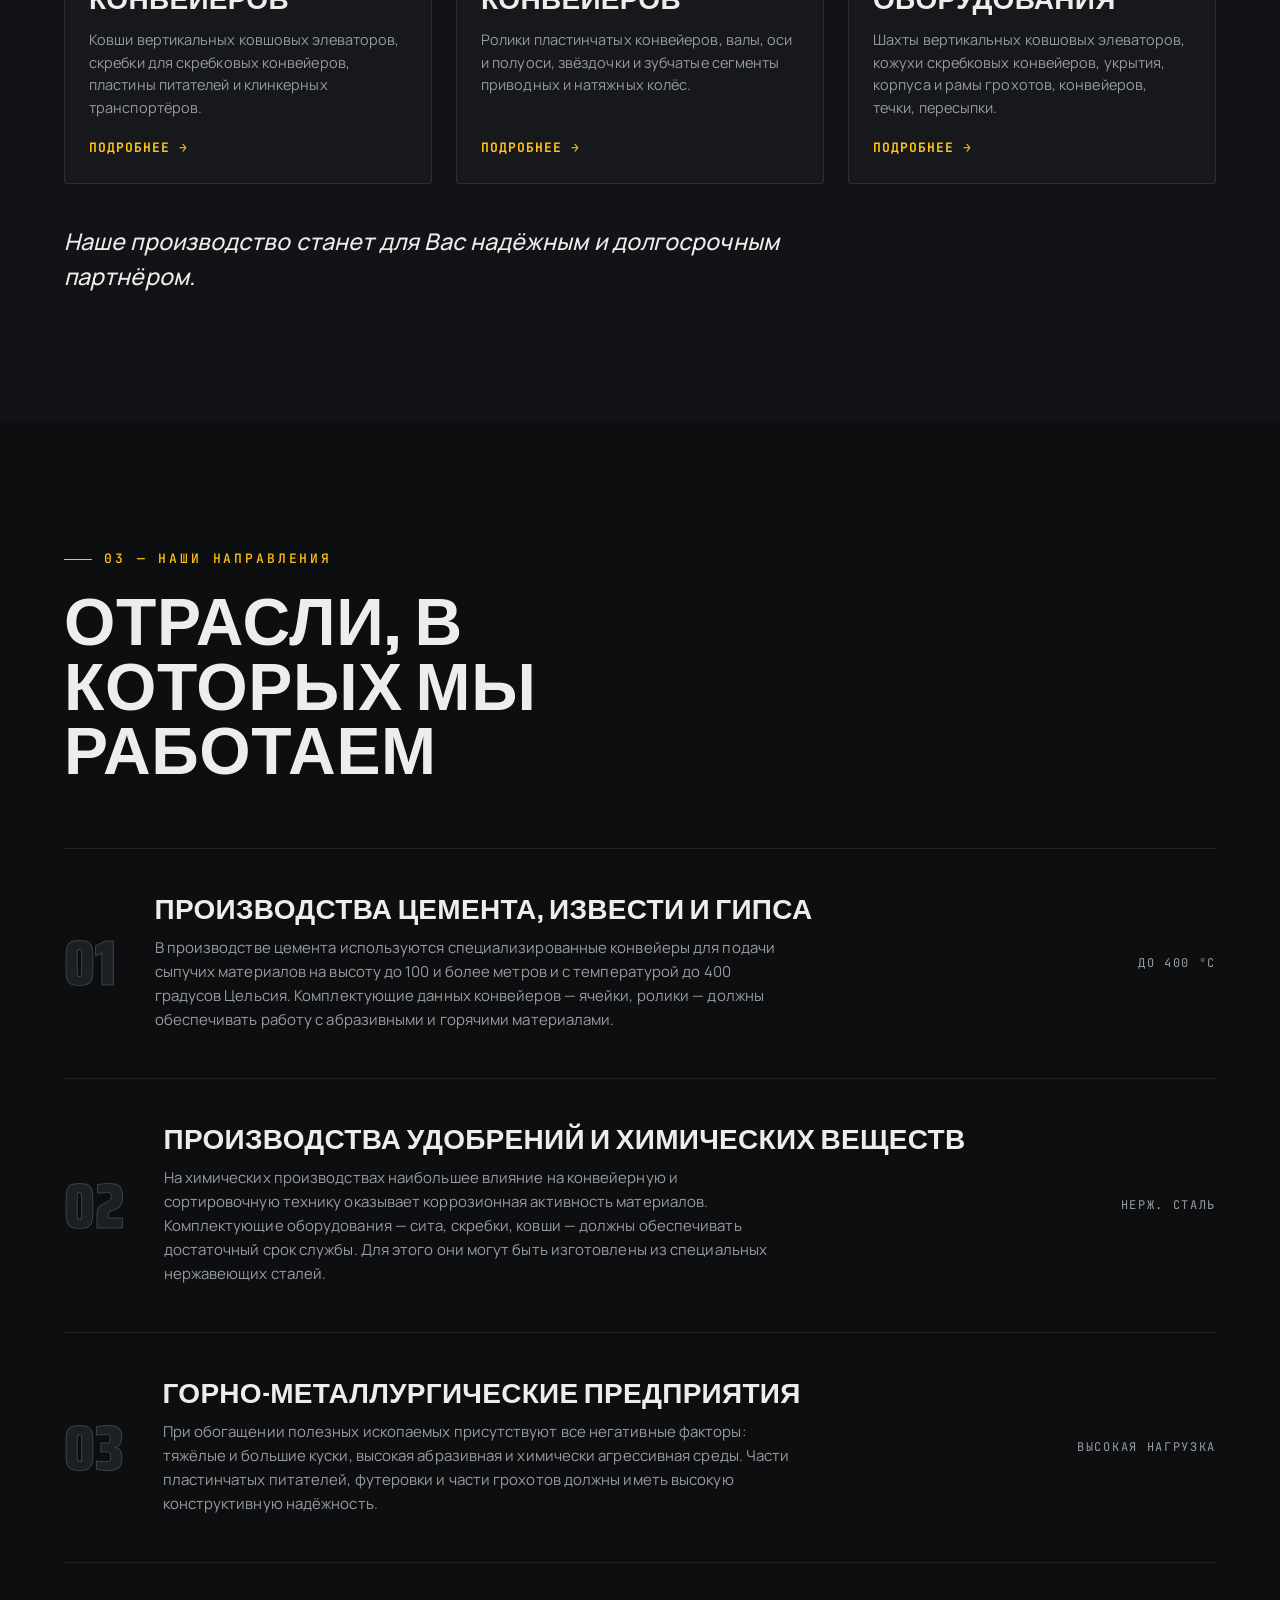
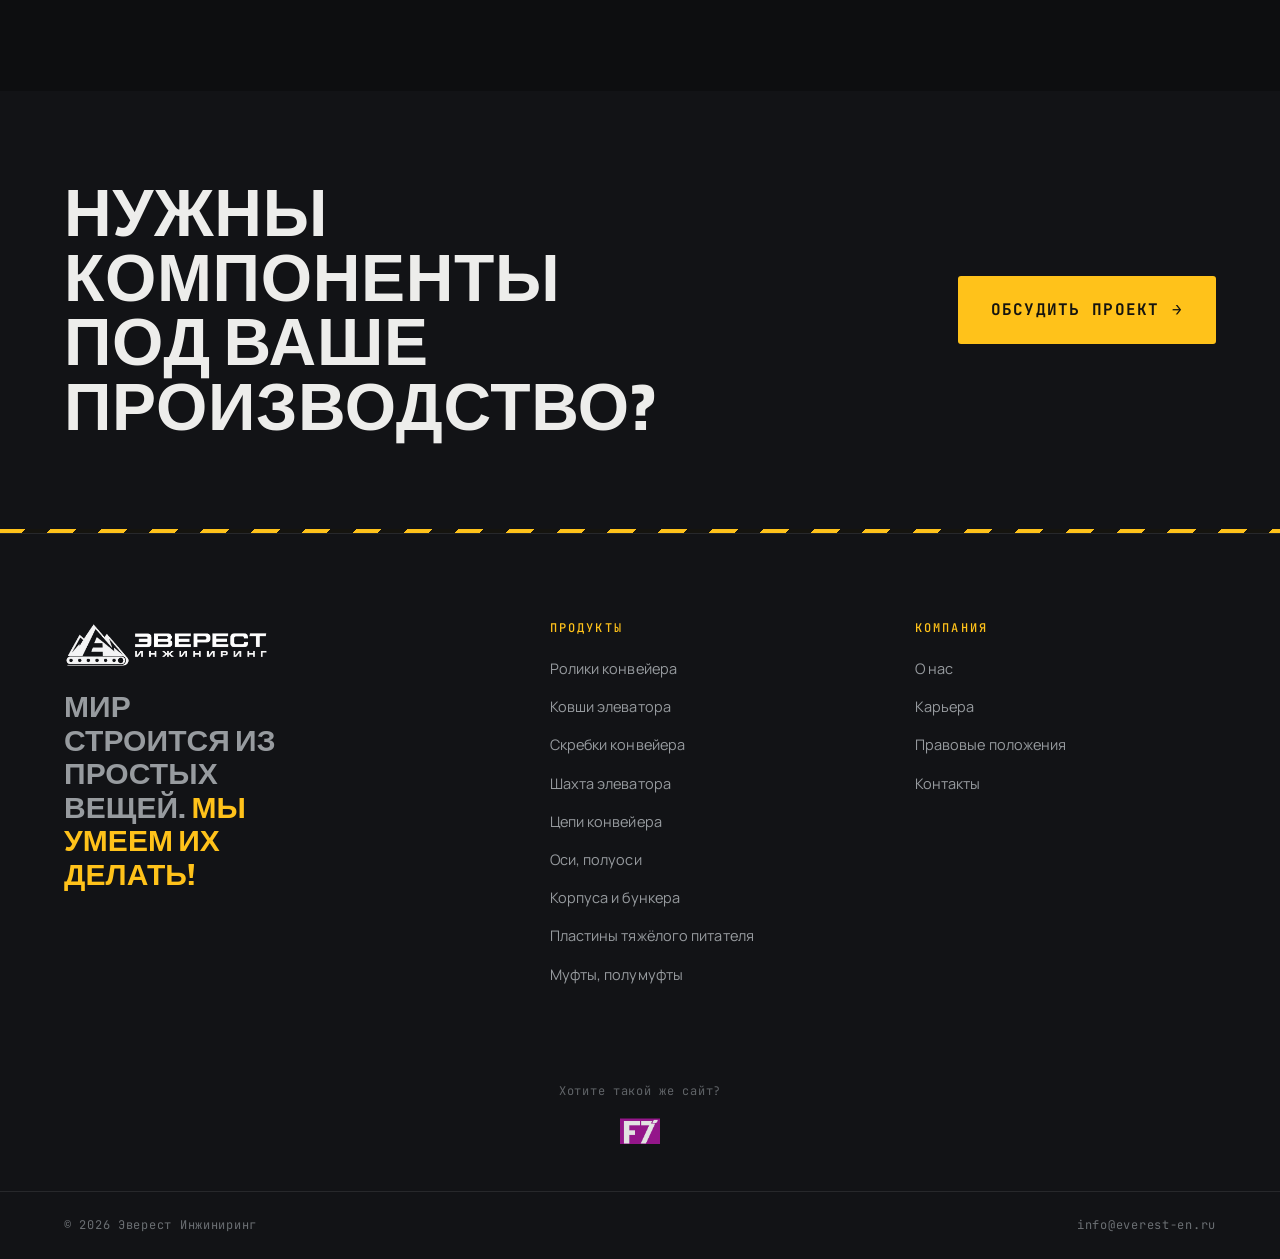
==== commit fdd20075: "Добавить кредит разработчика в футер - Секция 'Хотите такой же сайт?' со ссылкой на new-folder.ru - " ====
--- a/index.html
+++ b/index.html
@@ -225,6 +225,12 @@
       </ul>
     </div>
   </div>
+  <div class="wrap footer-credit">
+    <a class="footer-credit__link" href="https://new-folder.ru" target="_blank" rel="noopener noreferrer">
+      <span class="footer-credit__text">Хотите такой же сайт?</span>
+      <img src="assets/f7-logo.png" alt="F7 — new-folder.ru" width="120" height="40">
+    </a>
+  </div>
   <div class="wrap footer-bottom">
     <span>© 2026 Эверест Инжиниринг</span>
     <a href="contacts.html">info@everest-en.ru</a>
--- a/assets/styles.css
+++ b/assets/styles.css
@@ -270,6 +270,11 @@
 .fcol ul{list-style:none;display:flex;flex-direction:column;gap:11px}
 .fcol a{font-size:14.5px;color:var(--muted);transition:.18s}
 .fcol a:hover{color:var(--text);padding-left:4px}
+.footer-credit{padding-block:0 clamp(28px,4vw,40px);text-align:center}
+.footer-credit__link{display:inline-flex;flex-direction:column;align-items:center;gap:10px;text-decoration:none;opacity:.88;transition:opacity .18s}
+.footer-credit__link:hover{opacity:1}
+.footer-credit__text{font-family:var(--mono);font-size:12px;letter-spacing:.06em;color:var(--dim);margin:0}
+.footer-credit__link img{height:40px;width:auto;display:block;border-radius:2px}
 .footer-bottom{border-top:1px solid var(--line);padding-block:24px;display:flex;justify-content:space-between;align-items:center;gap:16px;flex-wrap:wrap}
 .footer-bottom span,.footer-bottom a{font-family:var(--mono);font-size:12px;letter-spacing:.06em;color:var(--dim)}
 .footer-logo{display:flex;align-items:center;gap:10px;margin-bottom:22px}
